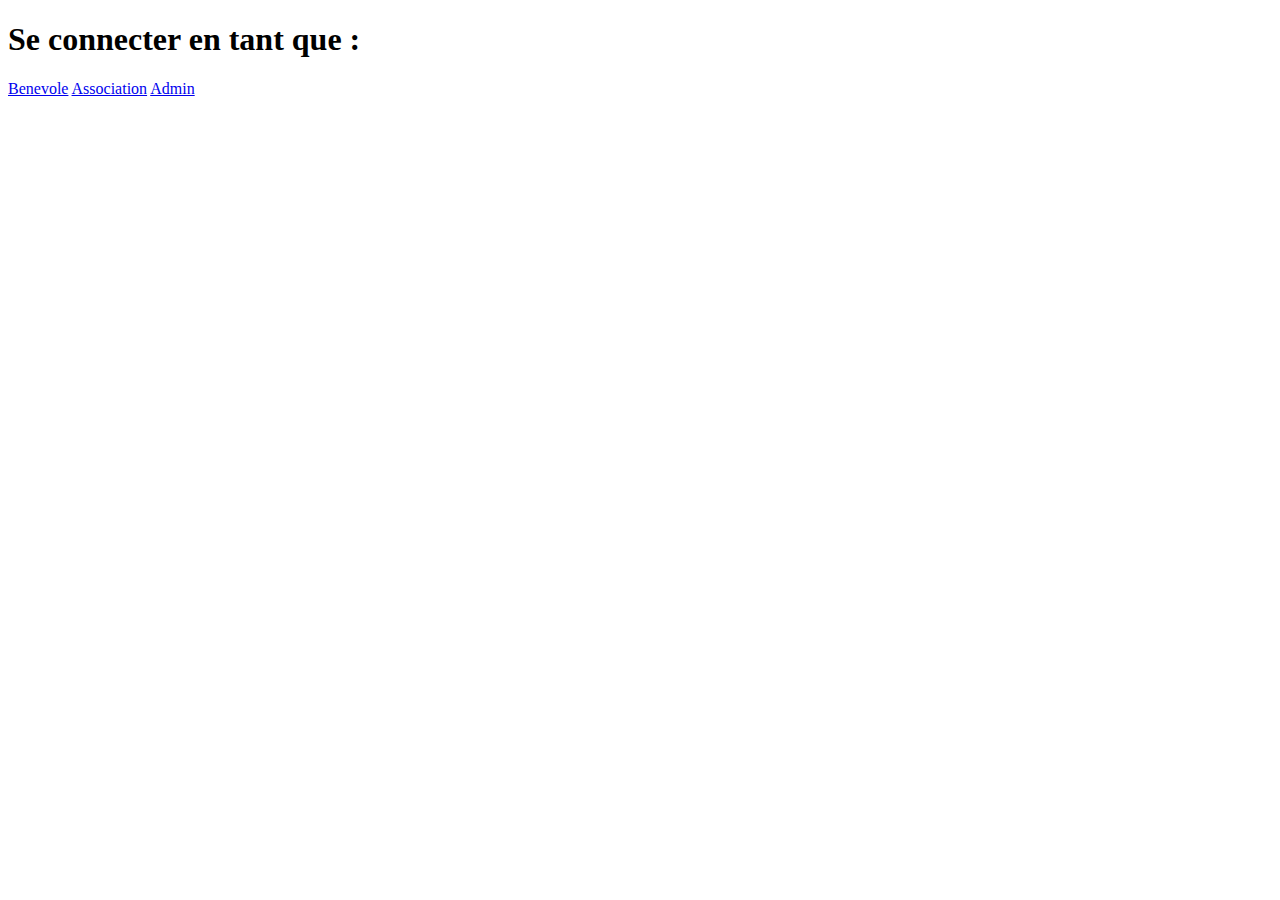
==== index.html @ 6ef83965 "modification du back pour accommoder la nouvelle BDD" ====
<!DOCTYPE html>
<html lang="en">
<head>
    <meta charset="UTF-8">
    <meta name="viewport" content="width=device-width, initial-scale=1.0">
    <title>Connexion</title>
    <link rel="stylesheet" href="style/index.css">
</head>
<body>
    <h1>Se connecter en tant que :</h1>
    <div class="container">
        <a href="Form_benevole.html" class="btn">Benevole</a>
        <a href="Form_association.html" class="btn">Association</a>
        <a href="Form_admin.html" class="btn">Admin</a>
    </div>
</body>
</html>
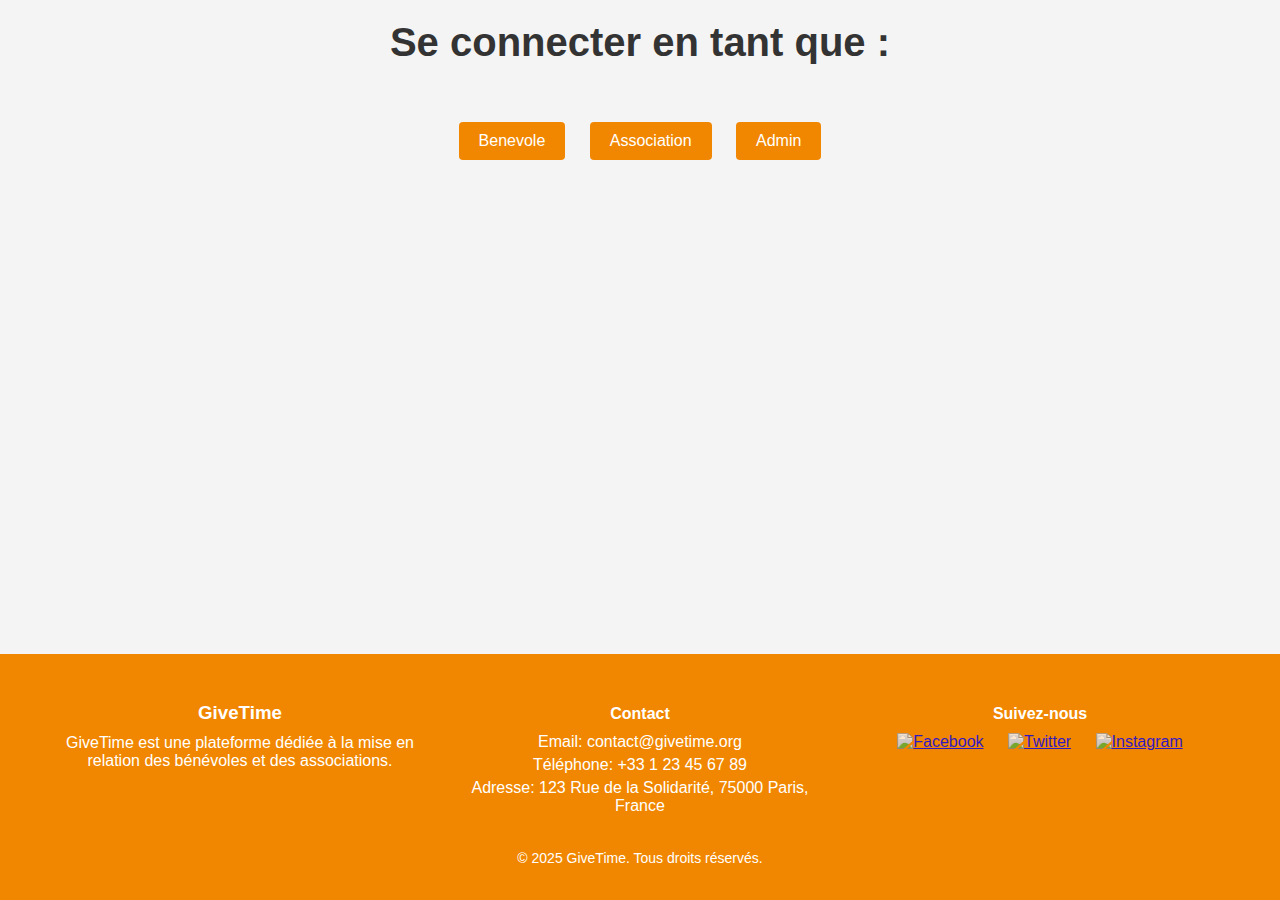
==== commit 536b1ea3: "Ajout des nouveaux fichier dû à la resctructuration du projet avec les corrections de bug" ====
--- a/index.html
+++ b/index.html
@@ -4,14 +4,41 @@
     <meta charset="UTF-8">
     <meta name="viewport" content="width=device-width, initial-scale=1.0">
     <title>Connexion</title>
-    <link rel="stylesheet" href="style/index.css">
+    <link rel="stylesheet" href="css/style.css">
 </head>
 <body>
     <h1>Se connecter en tant que :</h1>
     <div class="container">
-        <a href="Form_benevole.html" class="btn">Benevole</a>
-        <a href="Form_association.html" class="btn">Association</a>
-        <a href="Form_admin.html" class="btn">Admin</a>
+        <a href="Connexion/Form_benevole.html" class="btn">Benevole</a>
+        <a href="Connexion/Form_association.html" class="btn">Association</a>
+        <a href="Connexion/Form_admin.html" class="btn">Admin</a>
     </div>
+    
+    <footer class="footer">
+        <div class="footer-container">
+            <div class="footer-left">
+                <h3>GiveTime</h3>
+                <p>GiveTime est une plateforme dédiée à la mise en relation des bénévoles et des associations.</p>
+            </div>
+            <div class="footer-center">
+                <h4>Contact</h4>
+                <p>Email: contact@givetime.org</p>
+                <p>Téléphone: +33 1 23 45 67 89</p>
+                <p>Adresse: 123 Rue de la Solidarité, 75000 Paris, France</p>
+            </div>
+            <div class="footer-right">
+                <h4>Suivez-nous</h4>
+                <div class="social-links">
+                    <a href="#"><img src="https://upload.wikimedia.org/wikipedia/commons/thumb/b/b9/2023_Facebook_icon.svg/768px-2023_Facebook_icon.svg.png" alt="Facebook"></a>
+                    <a href="#"><img src="https://img.freepik.com/vecteurs-libre/nouvelle-conception-icone-x-du-logo-twitter-2023_1017-45418.jpg" alt="Twitter"></a>
+                    <a href="#"><img src="https://upload.wikimedia.org/wikipedia/commons/thumb/a/a5/Instagram_icon.png/768px-Instagram_icon.png" alt="Instagram"></a>
+                </div>
+            </div>
+        </div>
+        <div class="footer-bottom">
+            <p>&copy; 2025 GiveTime. Tous droits réservés.</p>
+        </div>
+    </footer>
+    
 </body>
 </html>
--- a/css/style.css
+++ b/css/style.css
@@ -0,0 +1,116 @@
+html, body { 
+    font-family: Arial, sans-serif; 
+    background-color: #f4f4f4;
+    margin: 0;
+    padding: 0;
+    height: 100%;
+}
+
+body {
+    display: flex;
+    flex-direction: column;
+}
+
+h1 {
+    font-size: 2.5em;
+    color: #333;
+    text-align: center;
+    margin-top: 20px;
+}
+
+.container {
+    text-align: center;
+    margin-top: 20px;
+    flex: 1;
+}
+
+.btn {
+    display: inline-block;
+    padding: 10px 20px;
+    background: #f18700; /* Couleur primaire */
+    color: white;
+    text-decoration: none;
+    border-radius: 4px;
+    transition: background 0.3s ease, transform 0.3s ease;
+    margin: 10px;
+}
+
+.btn:hover {
+    background: #79c6c0; /* Couleur tertiaire */
+    transform: scale(1.05);
+}
+
+.nonlu {
+    color: red;
+}
+
+.lu {
+    color: green;
+}
+
+.cube {
+    width: 45%;
+    padding: 10px;
+    margin: 10px;
+    background-color: rgb(238, 231, 231);
+    float: left;
+}
+
+.ZoneMessage {
+    background-color: rgb(223, 205, 205);
+    margin: auto;
+    width: 80%;
+    padding: 10px;
+}
+
+.footer {
+    background-color: #f18700;
+    color: white;
+    padding: 20px 0;
+    text-align: center;
+    margin-top: auto;
+}
+
+.footer-container {
+    display: flex;
+    justify-content: space-around;
+    align-items: flex-start;
+    flex-wrap: wrap;
+    max-width: 1200px;
+    margin: 0 auto;
+    padding: 0 20px;
+}
+
+.footer-left, .footer-center, .footer-right {
+    flex: 1;
+    margin: 10px;
+}
+
+.footer-left h3, .footer-center h4, .footer-right h4 {
+    margin-bottom: 10px;
+}
+
+.footer-left p, .footer-center p, .footer-right p {
+    margin: 5px 0;
+}
+
+.social-links a {
+    margin: 0 10px;
+    display: inline-block;
+}
+
+.social-links img {
+    width: 24px;
+    height: 24px;
+    opacity: 0.8;
+    transition: opacity 0.3s ease;
+}
+
+.social-links img:hover {
+    opacity: 1;
+}
+
+.footer-bottom {
+    margin-top: 20px;
+    font-size: 14px;
+}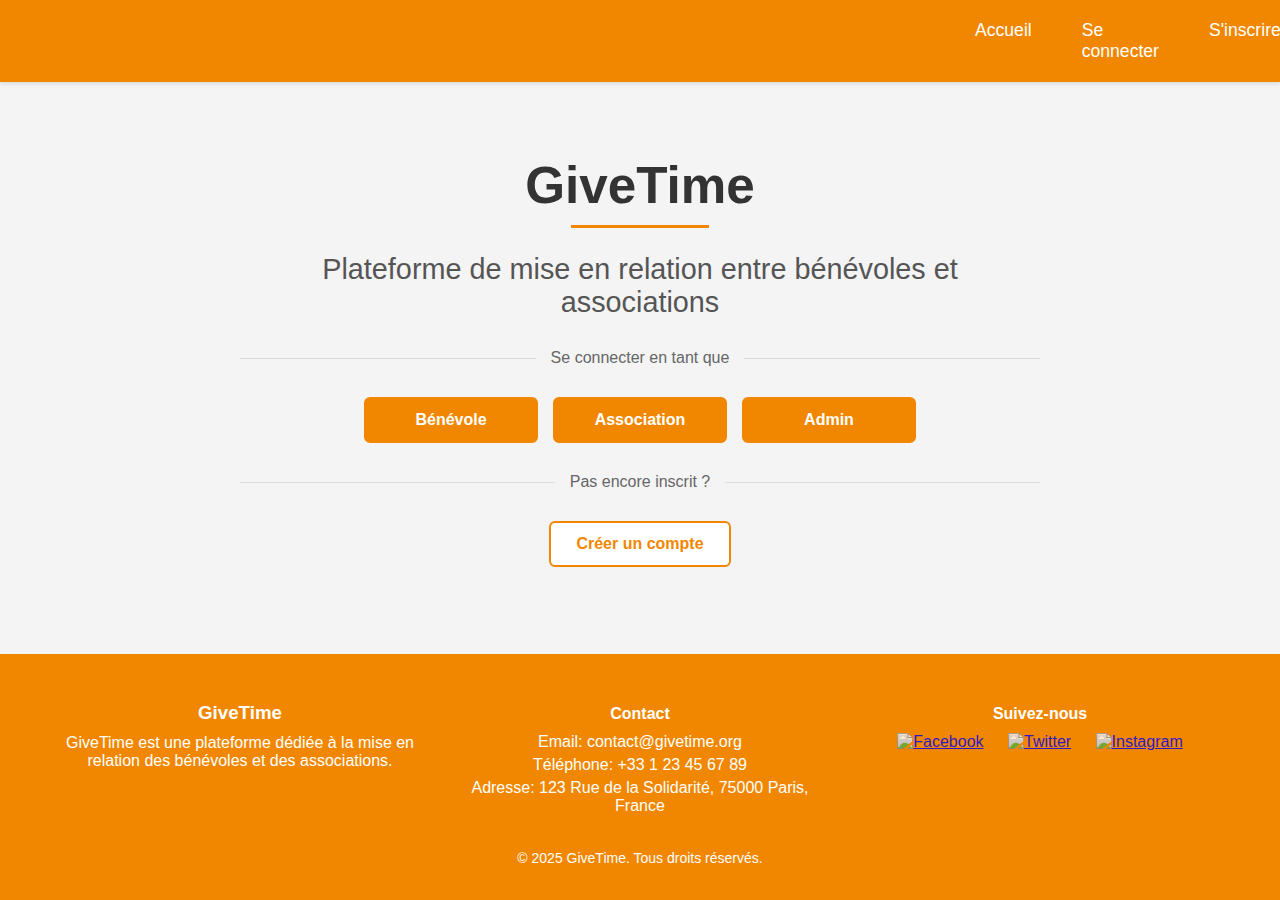
==== commit 0dfc782a: "Modification et fusion du projet en partie" ====
--- a/index.html
+++ b/index.html
@@ -3,17 +3,37 @@
 <head>
     <meta charset="UTF-8">
     <meta name="viewport" content="width=device-width, initial-scale=1.0">
-    <title>Connexion</title>
+    <title>GiveTime - Connexion</title>
     <link rel="stylesheet" href="css/style.css">
 </head>
 <body>
-    <h1>Se connecter en tant que :</h1>
-    <div class="container">
-        <a href="Connexion/Form_benevole.html" class="btn">Benevole</a>
-        <a href="Connexion/Form_association.html" class="btn">Association</a>
-        <a href="Connexion/Form_admin.html" class="btn">Admin</a>
+    <header>
+        <nav>
+            <a href="index.php">Accueil</a>
+            <a href="index.html">Se connecter</a>
+            <a href="Inscription/Inscription.html">S'inscrire</a>
+        </nav>
+    </header>
+
+    <div class="hero-section">
+        <h1>GiveTime</h1>
+        <h2>Plateforme de mise en relation entre bénévoles et associations</h2>
+        
+        <div class="separator">Se connecter en tant que</div>
+        
+        <div class="button-container">
+            <a href="Connexion/Form_benevole.html" class="btn-main">Bénévole</a>
+            <a href="Connexion/Form_association.html" class="btn-main">Association</a>
+            <a href="Connexion/Form_admin.html" class="btn-main">Admin</a>
+        </div>
+        
+        <div class="separator">Pas encore inscrit ?</div>
+        
+        <div class="button-container">
+            <a href="Inscription/Inscription.html" class="btn-secondary">Créer un compte</a>
+        </div>
     </div>
-    
+
     <footer class="footer">
         <div class="footer-container">
             <div class="footer-left">
@@ -41,4 +61,4 @@
     </footer>
     
 </body>
-</html>
+</html>--- a/css/style.css
+++ b/css/style.css
@@ -4,24 +4,87 @@
     margin: 0;
     padding: 0;
     height: 100%;
-}
-
-body {
     display: flex;
     flex-direction: column;
 }
 
+header {
+    background-color: #f18700; /* Couleur primaire */
+    padding: 10px 0;
+    box-shadow: 0 2px 4px rgba(0, 0, 0, 0.1);
+}
+
+header nav {
+    display: flex;
+    gap: 20px;
+    margin-left: 75%;
+}
+
+header nav a {
+    color: white; /* Texte en blanc pour contraster avec l'arrière-plan */
+    text-decoration: none;
+    font-size: 1.1em;
+    padding: 10px 15px;
+    transition: background 0.3s ease, transform 0.3s ease;
+    border-radius: 4px;
+}
+
+header nav a:hover {
+    background-color: #79c6c0; /* Couleur tertiaire */
+    transform: scale(1.05);
+}
+
+.hero-section {
+    text-align: center;
+    padding: 40px 20px;
+    max-width: 800px;
+    margin: 0 auto;
+}
+
 h1 {
-    font-size: 2.5em;
+    font-size: 3.2em;
     color: #333;
-    text-align: center;
-    margin-top: 20px;
+    margin-bottom: 10px;
+    position: relative;
+    display: inline-block;
+}
+
+h1::after {
+    content: '';
+    display: block;
+    width: 60%;
+    height: 3px;
+    background-color: #f18700;
+    margin: 10px auto 0;
+}
+
+h2 {
+    font-size: 1.8em;
+    color: #555;
+    margin: 15px 0;
+    font-weight: normal;
 }
 
 .container {
     text-align: center;
     margin-top: 20px;
     flex: 1;
+}
+
+.container .btn {
+    display: inline-block;
+    padding: 10px 20px;
+    background: #f18700; /* Couleur primaire */
+    color: white;
+    text-decoration: none;
+    border-radius: 4px;
+    transition: background 0.3s ease, transform 0.3s ease;
+    margin: 5px;
+}
+
+.container .btn:hover,#btn4:hover {
+    background: #79c6c0; /* Couleur tertiaire */
+    transform: scale(1.05);
 }
 
 .btn {
@@ -38,6 +101,16 @@
 .btn:hover {
     background: #79c6c0; /* Couleur tertiaire */
     transform: scale(1.05);
+}
+
+#btn4{
+    display: inline-block;
+    background: #f18700; /* Couleur primaire */
+    color: white;
+    text-decoration: none;
+    border-radius: 4px;
+    transition: background 0.3s ease, transform 0.3s ease;
+
 }
 
 .nonlu {
@@ -113,4 +186,77 @@
 .footer-bottom {
     margin-top: 20px;
     font-size: 14px;
+}
+
+.button-container {
+    display: flex;
+    flex-wrap: wrap;
+    justify-content: center;
+    gap: 15px;
+    margin: 30px auto;
+    max-width: 600px;
+}
+
+.btn-main {
+    display: inline-block;
+    padding: 12px 25px;
+    background: #f18700;
+    color: white;
+    text-decoration: none;
+    border-radius: 6px;
+    transition: all 0.3s ease;
+    margin: 0;
+    min-width: 120px;
+    font-weight: bold;
+    border: 2px solid #f18700;
+}
+
+.btn-main:hover {
+    background: #79c6c0;
+    transform: translateY(-3px);
+    box-shadow: 0 4px 8px rgba(0,0,0,0.1);
+    border-color: #79c6c0;
+}
+
+.btn-secondary {
+    display: inline-block;
+    padding: 12px 25px;
+    background: white;
+    color: #f18700;
+    text-decoration: none;
+    border-radius: 6px;
+    transition: all 0.3s ease;
+    margin: 0;
+    min-width: 120px;
+    font-weight: bold;
+    border: 2px solid #f18700;
+}
+
+.btn-secondary:hover {
+    background: #f18700;
+    color: white;
+    transform: translateY(-3px);
+    box-shadow: 0 4px 8px rgba(0,0,0,0.1);
+}
+
+.separator {
+    display: flex;
+    align-items: center;
+    text-align: center;
+    margin: 30px 0;
+    color: #666;
+}
+
+.separator::before, .separator::after {
+    content: '';
+    flex: 1;
+    border-bottom: 1px solid #ddd;
+}
+
+.separator::before {
+    margin-right: 15px;
+}
+
+.separator::after {
+    margin-left: 15px;
 }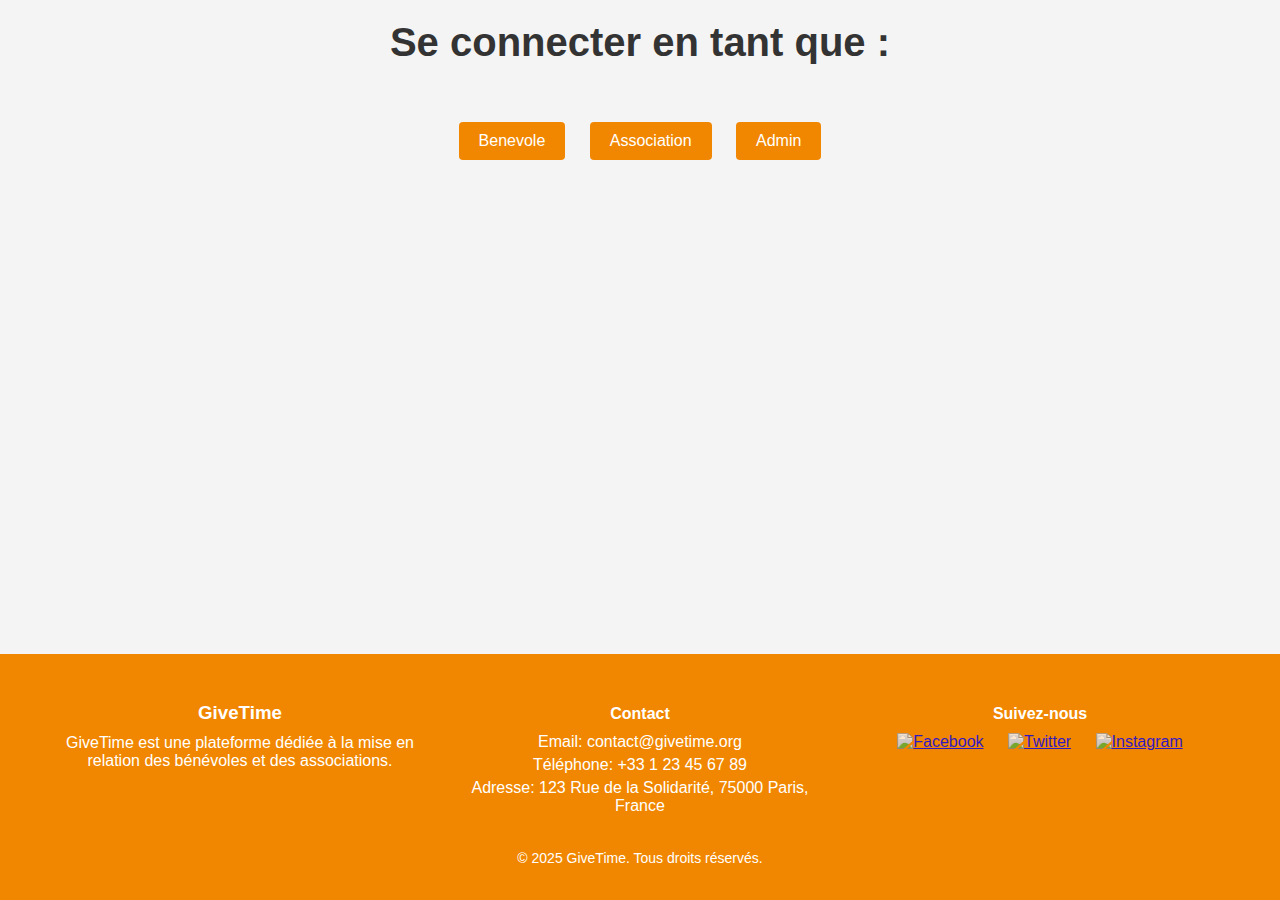
==== commit ac04281e: "tentative de merge" ====
--- a/index.html
+++ b/index.html
@@ -3,37 +3,17 @@
 <head>
     <meta charset="UTF-8">
     <meta name="viewport" content="width=device-width, initial-scale=1.0">
-    <title>GiveTime - Connexion</title>
+    <title>Connexion</title>
     <link rel="stylesheet" href="css/style.css">
 </head>
 <body>
-    <header>
-        <nav>
-            <a href="index.php">Accueil</a>
-            <a href="index.html">Se connecter</a>
-            <a href="Inscription/Inscription.html">S'inscrire</a>
-        </nav>
-    </header>
-
-    <div class="hero-section">
-        <h1>GiveTime</h1>
-        <h2>Plateforme de mise en relation entre bénévoles et associations</h2>
-        
-        <div class="separator">Se connecter en tant que</div>
-        
-        <div class="button-container">
-            <a href="Connexion/Form_benevole.html" class="btn-main">Bénévole</a>
-            <a href="Connexion/Form_association.html" class="btn-main">Association</a>
-            <a href="Connexion/Form_admin.html" class="btn-main">Admin</a>
-        </div>
-        
-        <div class="separator">Pas encore inscrit ?</div>
-        
-        <div class="button-container">
-            <a href="Inscription/Inscription.html" class="btn-secondary">Créer un compte</a>
-        </div>
+    <h1>Se connecter en tant que :</h1>
+    <div class="container">
+        <a href="index/index.php" class="btn">Benevole</a>
+        <a href="index/indexAssociation.php" class="btn">Association</a>
+        <a href="index/indexadmin.php" class="btn">Admin</a>
     </div>
-
+    
     <footer class="footer">
         <div class="footer-container">
             <div class="footer-left">
@@ -61,4 +41,4 @@
     </footer>
     
 </body>
-</html>+</html>
--- a/css/style.css
+++ b/css/style.css
@@ -4,87 +4,24 @@
     margin: 0;
     padding: 0;
     height: 100%;
+}
+
+body {
     display: flex;
     flex-direction: column;
 }
 
-header {
-    background-color: #f18700; /* Couleur primaire */
-    padding: 10px 0;
-    box-shadow: 0 2px 4px rgba(0, 0, 0, 0.1);
-}
-
-header nav {
-    display: flex;
-    gap: 20px;
-    margin-left: 75%;
-}
-
-header nav a {
-    color: white; /* Texte en blanc pour contraster avec l'arrière-plan */
-    text-decoration: none;
-    font-size: 1.1em;
-    padding: 10px 15px;
-    transition: background 0.3s ease, transform 0.3s ease;
-    border-radius: 4px;
-}
-
-header nav a:hover {
-    background-color: #79c6c0; /* Couleur tertiaire */
-    transform: scale(1.05);
-}
-
-.hero-section {
+h1 {
+    font-size: 2.5em;
+    color: #333;
     text-align: center;
-    padding: 40px 20px;
-    max-width: 800px;
-    margin: 0 auto;
-}
-
-h1 {
-    font-size: 3.2em;
-    color: #333;
-    margin-bottom: 10px;
-    position: relative;
-    display: inline-block;
-}
-
-h1::after {
-    content: '';
-    display: block;
-    width: 60%;
-    height: 3px;
-    background-color: #f18700;
-    margin: 10px auto 0;
-}
-
-h2 {
-    font-size: 1.8em;
-    color: #555;
-    margin: 15px 0;
-    font-weight: normal;
+    margin-top: 20px;
 }
 
 .container {
     text-align: center;
     margin-top: 20px;
     flex: 1;
-}
-
-.container .btn {
-    display: inline-block;
-    padding: 10px 20px;
-    background: #f18700; /* Couleur primaire */
-    color: white;
-    text-decoration: none;
-    border-radius: 4px;
-    transition: background 0.3s ease, transform 0.3s ease;
-    margin: 5px;
-}
-
-.container .btn:hover,#btn4:hover {
-    background: #79c6c0; /* Couleur tertiaire */
-    transform: scale(1.05);
 }
 
 .btn {
@@ -101,16 +38,6 @@
 .btn:hover {
     background: #79c6c0; /* Couleur tertiaire */
     transform: scale(1.05);
-}
-
-#btn4{
-    display: inline-block;
-    background: #f18700; /* Couleur primaire */
-    color: white;
-    text-decoration: none;
-    border-radius: 4px;
-    transition: background 0.3s ease, transform 0.3s ease;
-
 }
 
 .nonlu {
@@ -186,77 +113,4 @@
 .footer-bottom {
     margin-top: 20px;
     font-size: 14px;
-}
-
-.button-container {
-    display: flex;
-    flex-wrap: wrap;
-    justify-content: center;
-    gap: 15px;
-    margin: 30px auto;
-    max-width: 600px;
-}
-
-.btn-main {
-    display: inline-block;
-    padding: 12px 25px;
-    background: #f18700;
-    color: white;
-    text-decoration: none;
-    border-radius: 6px;
-    transition: all 0.3s ease;
-    margin: 0;
-    min-width: 120px;
-    font-weight: bold;
-    border: 2px solid #f18700;
-}
-
-.btn-main:hover {
-    background: #79c6c0;
-    transform: translateY(-3px);
-    box-shadow: 0 4px 8px rgba(0,0,0,0.1);
-    border-color: #79c6c0;
-}
-
-.btn-secondary {
-    display: inline-block;
-    padding: 12px 25px;
-    background: white;
-    color: #f18700;
-    text-decoration: none;
-    border-radius: 6px;
-    transition: all 0.3s ease;
-    margin: 0;
-    min-width: 120px;
-    font-weight: bold;
-    border: 2px solid #f18700;
-}
-
-.btn-secondary:hover {
-    background: #f18700;
-    color: white;
-    transform: translateY(-3px);
-    box-shadow: 0 4px 8px rgba(0,0,0,0.1);
-}
-
-.separator {
-    display: flex;
-    align-items: center;
-    text-align: center;
-    margin: 30px 0;
-    color: #666;
-}
-
-.separator::before, .separator::after {
-    content: '';
-    flex: 1;
-    border-bottom: 1px solid #ddd;
-}
-
-.separator::before {
-    margin-right: 15px;
-}
-
-.separator::after {
-    margin-left: 15px;
 }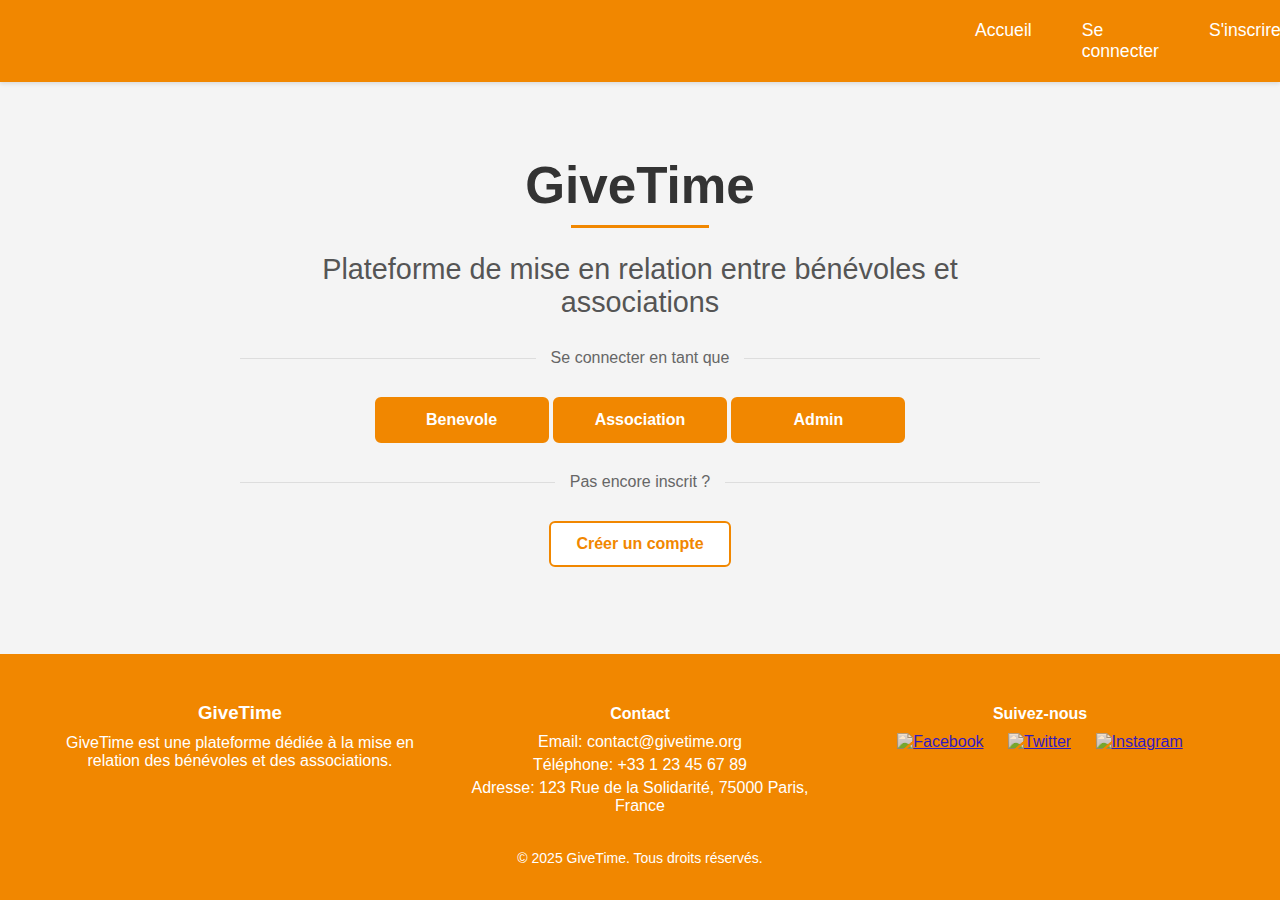
==== commit d90c6566: "Correction css" ====
--- a/index.html
+++ b/index.html
@@ -3,17 +3,35 @@
 <head>
     <meta charset="UTF-8">
     <meta name="viewport" content="width=device-width, initial-scale=1.0">
-    <title>Connexion</title>
+    <title>GiveTime - Connexion</title>
     <link rel="stylesheet" href="css/style.css">
 </head>
 <body>
-    <h1>Se connecter en tant que :</h1>
+    <header>
+        <nav>
+            <a href="index.html">Accueil</a>
+            <a href="index.html">Se connecter</a>
+            <a href="Inscription/Inscription.html">S'inscrire</a>
+        </nav>
+    </header>
+<div class="hero-section">
+    <h1>GiveTime</h1>
+    <h2>Plateforme de mise en relation entre bénévoles et associations</h2>
+    
+    <div class="separator">Se connecter en tant que</div>
+        
     <div class="container">
-        <a href="index/index.php" class="btn">Benevole</a>
-        <a href="index/indexAssociation.php" class="btn">Association</a>
-        <a href="index/indexadmin.php" class="btn">Admin</a>
+        <a href="index/index.php" class="btn-main">Benevole</a>
+        <a href="index/indexAssociation.php" class="btn-main">Association</a>
+        <a href="index/indexadmin.php" class="btn-main">Admin</a>
     </div>
-    
+            
+    <div class="separator">Pas encore inscrit ?</div>
+        
+    <div class="button-container">
+        <a href="Inscription/Inscription.html" class="btn-secondary">Créer un compte</a>
+    </div>
+</div>
     <footer class="footer">
         <div class="footer-container">
             <div class="footer-left">
--- a/css/style.css
+++ b/css/style.css
@@ -4,24 +4,87 @@
     margin: 0;
     padding: 0;
     height: 100%;
-}
-
-body {
     display: flex;
     flex-direction: column;
 }
 
+header {
+    background-color: #f18700; /* Couleur primaire */
+    padding: 10px 0;
+    box-shadow: 0 2px 4px rgba(0, 0, 0, 0.1);
+}
+
+header nav {
+    display: flex;
+    gap: 20px;
+    margin-left: 75%;
+}
+
+header nav a {
+    color: white; /* Texte en blanc pour contraster avec l'arrière-plan */
+    text-decoration: none;
+    font-size: 1.1em;
+    padding: 10px 15px;
+    transition: background 0.3s ease, transform 0.3s ease;
+    border-radius: 4px;
+}
+
+header nav a:hover {
+    background-color: #79c6c0; /* Couleur tertiaire */
+    transform: scale(1.05);
+}
+
+.hero-section {
+    text-align: center;
+    padding: 40px 20px;
+    max-width: 800px;
+    margin: 0 auto;
+}
+
 h1 {
-    font-size: 2.5em;
+    font-size: 3.2em;
     color: #333;
-    text-align: center;
-    margin-top: 20px;
+    margin-bottom: 10px;
+    position: relative;
+    display: inline-block;
+}
+
+h1::after {
+    content: '';
+    display: block;
+    width: 60%;
+    height: 3px;
+    background-color: #f18700;
+    margin: 10px auto 0;
+}
+
+h2 {
+    font-size: 1.8em;
+    color: #555;
+    margin: 15px 0;
+    font-weight: normal;
 }
 
 .container {
     text-align: center;
     margin-top: 20px;
     flex: 1;
+}
+
+.container .btn {
+    display: inline-block;
+    padding: 10px 20px;
+    background: #f18700; /* Couleur primaire */
+    color: white;
+    text-decoration: none;
+    border-radius: 4px;
+    transition: background 0.3s ease, transform 0.3s ease;
+    margin: 5px;
+}
+
+.container .btn:hover,#btn4:hover {
+    background: #79c6c0; /* Couleur tertiaire */
+    transform: scale(1.05);
 }
 
 .btn {
@@ -38,6 +101,16 @@
 .btn:hover {
     background: #79c6c0; /* Couleur tertiaire */
     transform: scale(1.05);
+}
+
+#btn4{
+    display: inline-block;
+    background: #f18700; /* Couleur primaire */
+    color: white;
+    text-decoration: none;
+    border-radius: 4px;
+    transition: background 0.3s ease, transform 0.3s ease;
+
 }
 
 .nonlu {
@@ -113,4 +186,77 @@
 .footer-bottom {
     margin-top: 20px;
     font-size: 14px;
+}
+
+.button-container {
+    display: flex;
+    flex-wrap: wrap;
+    justify-content: center;
+    gap: 15px;
+    margin: 30px auto;
+    max-width: 600px;
+}
+
+.btn-main {
+    display: inline-block;
+    padding: 12px 25px;
+    background: #f18700;
+    color: white;
+    text-decoration: none;
+    border-radius: 6px;
+    transition: all 0.3s ease;
+    margin: 0;
+    min-width: 120px;
+    font-weight: bold;
+    border: 2px solid #f18700;
+}
+
+.btn-main:hover {
+    background: #79c6c0;
+    transform: translateY(-3px);
+    box-shadow: 0 4px 8px rgba(0,0,0,0.1);
+    border-color: #79c6c0;
+}
+
+.btn-secondary {
+    display: inline-block;
+    padding: 12px 25px;
+    background: white;
+    color: #f18700;
+    text-decoration: none;
+    border-radius: 6px;
+    transition: all 0.3s ease;
+    margin: 0;
+    min-width: 120px;
+    font-weight: bold;
+    border: 2px solid #f18700;
+}
+
+.btn-secondary:hover {
+    background: #f18700;
+    color: white;
+    transform: translateY(-3px);
+    box-shadow: 0 4px 8px rgba(0,0,0,0.1);
+}
+
+.separator {
+    display: flex;
+    align-items: center;
+    text-align: center;
+    margin: 30px 0;
+    color: #666;
+}
+
+.separator::before, .separator::after {
+    content: '';
+    flex: 1;
+    border-bottom: 1px solid #ddd;
+}
+
+.separator::before {
+    margin-right: 15px;
+}
+
+.separator::after {
+    margin-left: 15px;
 }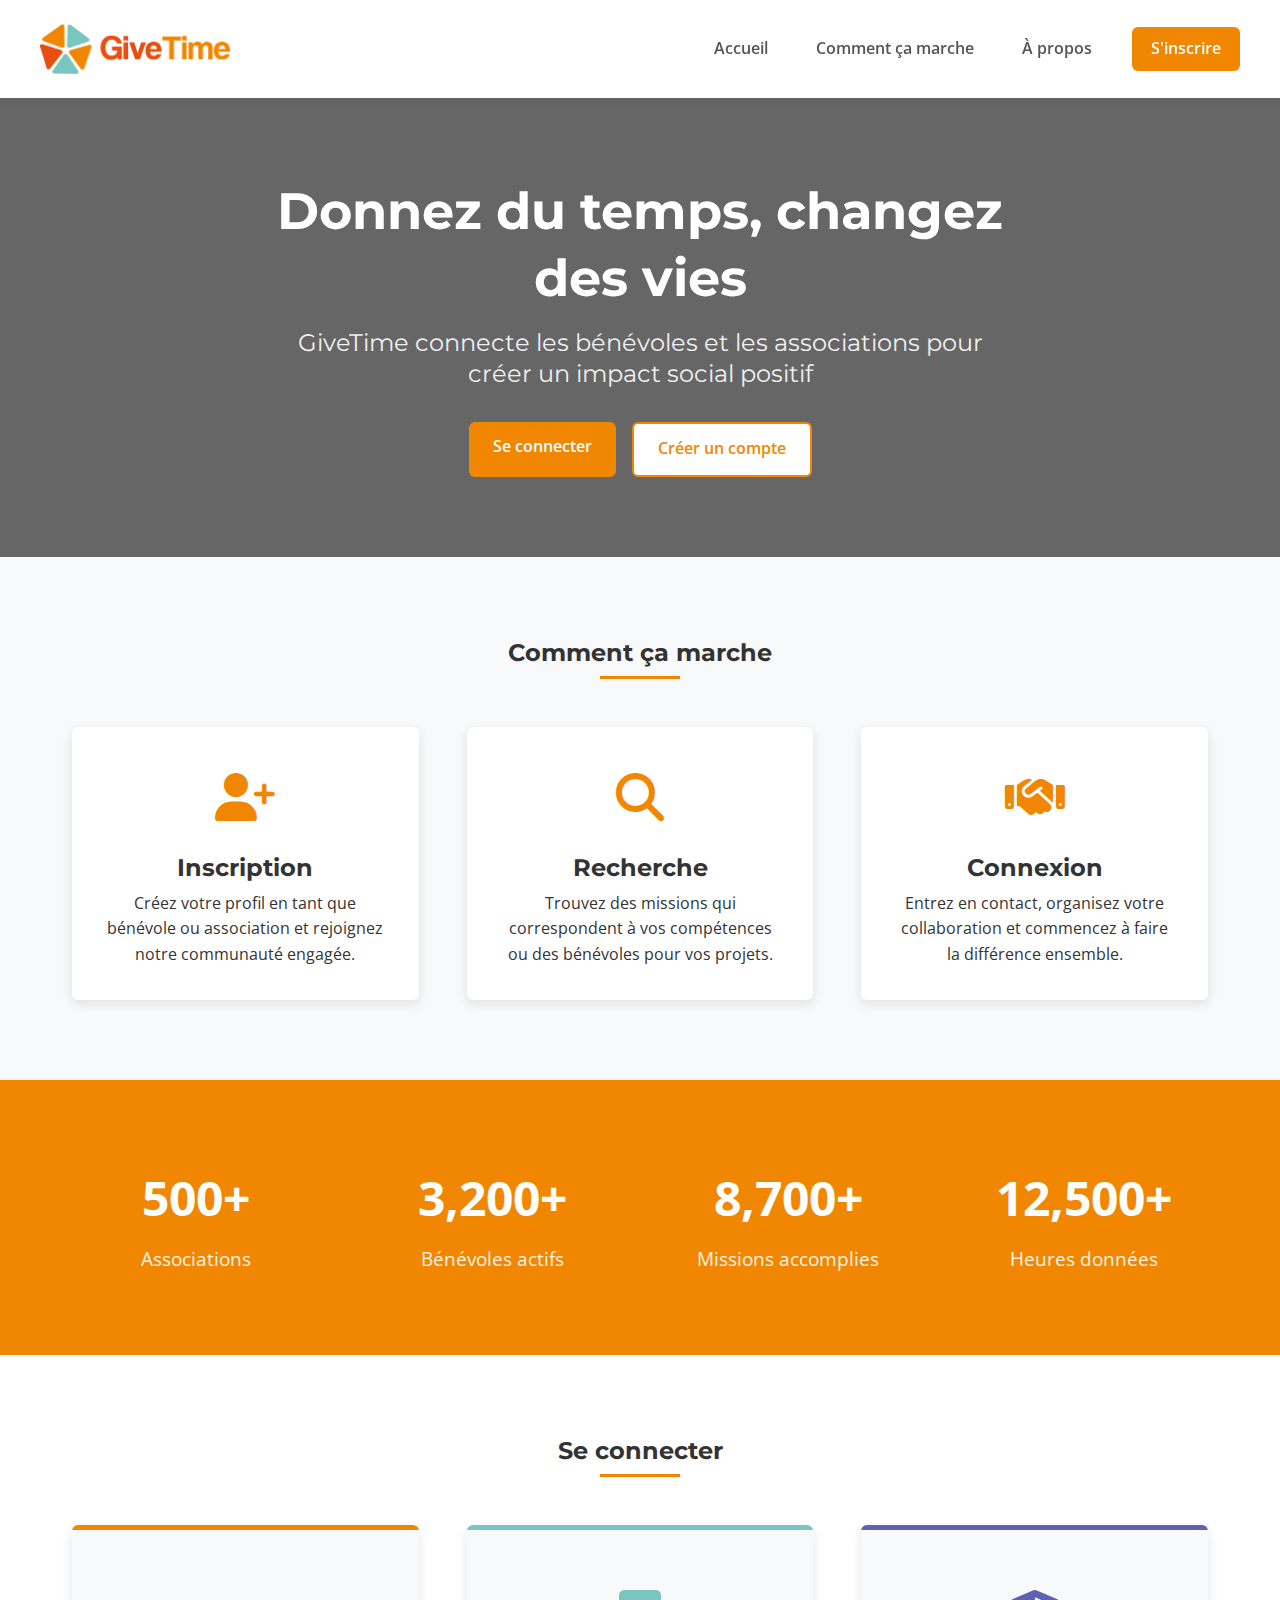
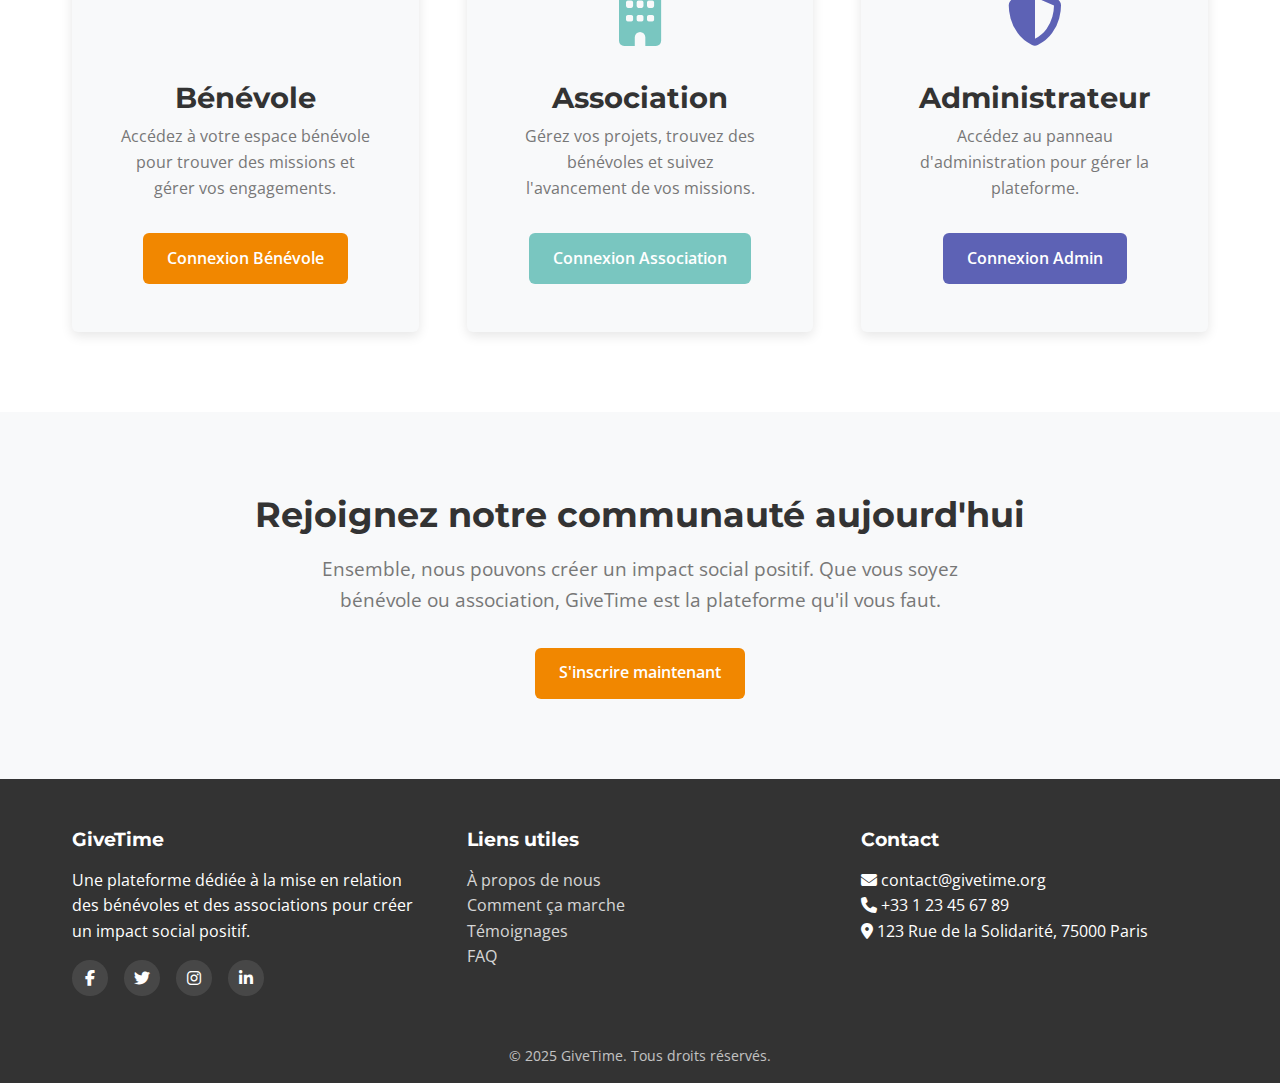
==== commit bbe586ad: "Rendu final -- Refonte global du site, nouveau css, ajout fonctionnalité, correction bug mineur." ====
--- a/index.html
+++ b/index.html
@@ -1,62 +1,170 @@
 <!DOCTYPE html>
-<html lang="en">
+<html lang="fr">
 <head>
     <meta charset="UTF-8">
     <meta name="viewport" content="width=device-width, initial-scale=1.0">
-    <title>GiveTime - Connexion</title>
+    <title>GiveTime - Plateforme de bénévolat</title>
+    <link rel="shortcut icon" href="images/logo-fav/favicon.png" type="image/x-icon">
     <link rel="stylesheet" href="css/style.css">
+    <link rel="stylesheet" href="https://cdnjs.cloudflare.com/ajax/libs/font-awesome/6.5.1/css/all.min.css">
+    <link href="https://fonts.googleapis.com/css2?family=Montserrat:wght@400;600;700&family=Open+Sans:wght@400;600&display=swap" rel="stylesheet">
 </head>
 <body>
+    <!-- Header -->
     <header>
-        <nav>
-            <a href="index.html">Accueil</a>
-            <a href="index.html">Se connecter</a>
-            <a href="Inscription/Inscription.html">S'inscrire</a>
-        </nav>
+        <div class="container header-container">
+            <a href="index.html" class="logo">
+                <img src="images/logo-fav/Logo.png" alt="GiveTime Logo">
+            </a>
+            <nav class="nav-menu">
+                <a href="index.html" class="nav-link">Accueil</a>
+                <a href="#how-it-works" class="nav-link">Comment ça marche</a>
+                <a href="Page-supp/about.html" class="nav-link">À propos</a>
+                <a href="Inscription/Inscription.html" class="nav-button">S'inscrire</a>
+            </nav>
+        </div>
     </header>
-<div class="hero-section">
-    <h1>GiveTime</h1>
-    <h2>Plateforme de mise en relation entre bénévoles et associations</h2>
-    
-    <div class="separator">Se connecter en tant que</div>
-        
-    <div class="container">
-        <a href="index/index.php" class="btn-main">Benevole</a>
-        <a href="index/indexAssociation.php" class="btn-main">Association</a>
-        <a href="index/indexadmin.php" class="btn-main">Admin</a>
-    </div>
-            
-    <div class="separator">Pas encore inscrit ?</div>
-        
-    <div class="button-container">
-        <a href="Inscription/Inscription.html" class="btn-secondary">Créer un compte</a>
-    </div>
-</div>
-    <footer class="footer">
-        <div class="footer-container">
-            <div class="footer-left">
-                <h3>GiveTime</h3>
-                <p>GiveTime est une plateforme dédiée à la mise en relation des bénévoles et des associations.</p>
+
+    <!-- Hero Section -->
+    <section class="hero">
+        <div class="container hero-content">
+            <h1 class="hero-title">Donnez du temps, changez des vies</h1>
+            <h2 class="hero-subtitle">GiveTime connecte les bénévoles et les associations pour créer un impact social positif</h2>
+            <div class="hero-buttons">
+                <a href="#login-options" class="btn btn-primary">Se connecter</a>
+                <a href="Inscription/Inscription.html" class="btn btn-secondary">Créer un compte</a>
             </div>
-            <div class="footer-center">
-                <h4>Contact</h4>
-                <p>Email: contact@givetime.org</p>
-                <p>Téléphone: +33 1 23 45 67 89</p>
-                <p>Adresse: 123 Rue de la Solidarité, 75000 Paris, France</p>
-            </div>
-            <div class="footer-right">
-                <h4>Suivez-nous</h4>
-                <div class="social-links">
-                    <a href="#"><img src="https://upload.wikimedia.org/wikipedia/commons/thumb/b/b9/2023_Facebook_icon.svg/768px-2023_Facebook_icon.svg.png" alt="Facebook"></a>
-                    <a href="#"><img src="https://img.freepik.com/vecteurs-libre/nouvelle-conception-icone-x-du-logo-twitter-2023_1017-45418.jpg" alt="Twitter"></a>
-                    <a href="#"><img src="https://upload.wikimedia.org/wikipedia/commons/thumb/a/a5/Instagram_icon.png/768px-Instagram_icon.png" alt="Instagram"></a>
+        </div>
+    </section>
+
+    <!-- How it works Section -->
+    <section id="how-it-works" class="section how-it-works">
+        <div class="container">
+            <h2 class="section-title">Comment ça marche</h2>
+            <div class="steps">
+                <div class="step">
+                    <div class="step-icon">
+                        <i class="fas fa-user-plus"></i>
+                    </div>
+                    <h3 class="step-title">Inscription</h3>
+                    <p>Créez votre profil en tant que bénévole ou association et rejoignez notre communauté engagée.</p>
+                </div>
+                <div class="step">
+                    <div class="step-icon">
+                        <i class="fas fa-search"></i>
+                    </div>
+                    <h3 class="step-title">Recherche</h3>
+                    <p>Trouvez des missions qui correspondent à vos compétences ou des bénévoles pour vos projets.</p>
+                </div>
+                <div class="step">
+                    <div class="step-icon">
+                        <i class="fas fa-handshake"></i>
+                    </div>
+                    <h3 class="step-title">Connexion</h3>
+                    <p>Entrez en contact, organisez votre collaboration et commencez à faire la différence ensemble.</p>
                 </div>
             </div>
         </div>
-        <div class="footer-bottom">
+    </section>
+
+    <!-- Stats Section -->
+    <section class="section stats">
+        <div class="container">
+            <div class="stats-container">
+                <div class="stat-item">
+                    <div class="stat-number">500+</div>
+                    <div class="stat-label">Associations</div>
+                </div>
+                <div class="stat-item">
+                    <div class="stat-number">3,200+</div>
+                    <div class="stat-label">Bénévoles actifs</div>
+                </div>
+                <div class="stat-item">
+                    <div class="stat-number">8,700+</div>
+                    <div class="stat-label">Missions accomplies</div>
+                </div>
+                <div class="stat-item">
+                    <div class="stat-number">12,500+</div>
+                    <div class="stat-label">Heures données</div>
+                </div>
+            </div>
+        </div>
+    </section>
+
+    <!-- Login Options Section -->
+    <section id="login-options" class="section login-options">
+        <div class="container">
+            <h2 class="section-title">Se connecter</h2>
+            <div class="user-types">
+                <div class="user-card">
+                    <div class="user-icon">
+                        <i class="fas fa-user-heart"></i>
+                    </div>
+                    <h3 class="user-card-title">Bénévole</h3>
+                    <p class="user-card-description">Accédez à votre espace bénévole pour trouver des missions et gérer vos engagements.</p>
+                    <a href="index/index.php" class="btn btn-primary">Connexion Bénévole</a>
+                </div>
+                <div class="user-card association">
+                    <div class="user-icon">
+                        <i class="fas fa-building"></i>
+                    </div>
+                    <h3 class="user-card-title">Association</h3>
+                    <p class="user-card-description">Gérez vos projets, trouvez des bénévoles et suivez l'avancement de vos missions.</p>
+                    <a href="index/indexAssociation.php" class="btn btn-association">Connexion Association</a>
+                </div>
+                <div class="user-card admin">
+                    <div class="user-icon">
+                        <i class="fas fa-shield-alt"></i>
+                    </div>
+                    <h3 class="user-card-title">Administrateur</h3>
+                    <p class="user-card-description">Accédez au panneau d'administration pour gérer la plateforme.</p>
+                    <a href="index/indexadmin.php" class="btn btn-admin">Connexion Admin</a>
+                </div>
+            </div>
+        </div>
+    </section>
+
+    <!-- CTA Section -->
+    <section class="section cta">
+        <div class="container">
+            <h2 class="cta-title">Rejoignez notre communauté aujourd'hui</h2>
+            <p class="cta-subtitle">Ensemble, nous pouvons créer un impact social positif. Que vous soyez bénévole ou association, GiveTime est la plateforme qu'il vous faut.</p>
+            <a href="Inscription/Inscription.html" class="btn btn-primary">S'inscrire maintenant</a>
+        </div>
+    </section>
+
+    <!-- Footer -->
+    <footer class="footer">
+        <div class="container footer-container">
+            <div class="footer-column">
+                <h3 class="footer-title">GiveTime</h3>
+                <p>Une plateforme dédiée à la mise en relation des bénévoles et des associations pour créer un impact social positif.</p>
+                <div class="social-links">
+                    <a href="#" class="social-icon"><i class="fab fa-facebook-f"></i></a>
+                    <a href="#" class="social-icon"><i class="fab fa-twitter"></i></a>
+                    <a href="#" class="social-icon"><i class="fab fa-instagram"></i></a>
+                    <a href="#" class="social-icon"><i class="fab fa-linkedin-in"></i></a>
+                </div>
+            </div>
+            <div class="footer-column">
+                <h3 class="footer-title">Liens utiles</h3>
+                <ul class="footer-links">
+                    <li><a href="Page-supp/about.html" class="footer-link">À propos de nous</a></li>
+                    <li><a href="#" class="footer-link">Comment ça marche</a></li>
+                    <li><a href="Page-supp/FAQ.html" class="footer-link">Témoignages</a></li>
+                    <li><a href="Page-supp/FAQ.html" class="footer-link">FAQ</a></li>
+                </ul>
+            </div>
+            <div class="footer-column">
+                <h3 class="footer-title">Contact</h3>
+                <p><i class="fas fa-envelope"></i> contact@givetime.org</p>
+                <p><i class="fas fa-phone"></i> +33 1 23 45 67 89</p>
+                <p><i class="fas fa-map-marker-alt"></i> 123 Rue de la Solidarité, 75000 Paris</p>
+            </div>
+        </div>
+        <div class="footer-bottom container">
             <p>&copy; 2025 GiveTime. Tous droits réservés.</p>
         </div>
     </footer>
-    
 </body>
-</html>
+</html>--- a/css/style.css
+++ b/css/style.css
@@ -1,262 +1,546 @@
-html, body { 
-    font-family: Arial, sans-serif; 
-    background-color: #f4f4f4;
+/* Variables CSS */
+:root {
+    --primary: #f18700;
+    --primary-dark: #d67800;
+    --secondary: #79c6c0;
+    --secondary-dark: #5eb3ac;
+    --accent: #5d62b5;
+    --text-dark: #333333;
+    --text-medium: #555555;
+    --text-light: #777777;
+    --white: #ffffff;
+    --light-bg: #f8f9fa;
+    --border-light: #e5e5e5;
+    --spacing-xs: 0.5rem;
+    --spacing-sm: 1rem;
+    --spacing-md: 2rem;
+    --spacing-lg: 3rem;
+    --spacing-xl: 5rem;
+    --border-radius: 6px;
+    --box-shadow: 0 4px 12px rgba(0, 0, 0, 0.1);
+    --transition: all 0.3s ease;
+  }
+  
+  /* Reset et base */
+  * {
     margin: 0;
     padding: 0;
-    height: 100%;
+    box-sizing: border-box;
+  }
+  
+  html, body {
+    font-family: 'Open Sans', Arial, sans-serif;
+    color: var(--text-dark);
+    background-color: var(--white);
+    line-height: 1.6;
+    min-height: 100vh;
     display: flex;
     flex-direction: column;
-}
-
-header {
-    background-color: #f18700; /* Couleur primaire */
-    padding: 10px 0;
-    box-shadow: 0 2px 4px rgba(0, 0, 0, 0.1);
-}
-
-header nav {
-    display: flex;
-    gap: 20px;
-    margin-left: 75%;
-}
-
-header nav a {
-    color: white; /* Texte en blanc pour contraster avec l'arrière-plan */
+  }
+  
+  h1, h2, h3, h4, h5 {
+    font-family: 'Montserrat', Arial, sans-serif;
+    font-weight: 700;
+    line-height: 1.3;
+  }
+  
+  a {
     text-decoration: none;
-    font-size: 1.1em;
-    padding: 10px 15px;
-    transition: background 0.3s ease, transform 0.3s ease;
-    border-radius: 4px;
-}
-
-header nav a:hover {
-    background-color: #79c6c0; /* Couleur tertiaire */
-    transform: scale(1.05);
-}
-
-.hero-section {
-    text-align: center;
-    padding: 40px 20px;
+    color: inherit;
+  }
+  
+  img {
+    max-width: 100%;
+  }
+  
+  .container {
+    width: 100%;
+    max-width: 1200px;
+    margin: 0 auto;
+    padding: 0 var(--spacing-md);
+  }
+  
+  /* Header et Navigation */
+  header {
+    background-color: var(--white);
+    padding: var(--spacing-sm) 0;
+    box-shadow: 0 2px 10px rgba(0, 0, 0, 0.05);
+    position: sticky;
+    top: 0;
+    z-index: 100;
+  }
+  
+  .header-container {
+    display: flex;
+    justify-content: space-between;
+    align-items: center;
+    padding: var(--spacing-xs) 0;
+  }
+  
+  .logo {
+    display: flex;
+    align-items: center;
+  }
+  
+  .logo-icon {
+    margin-right: 0.5rem;
+    font-size: 2rem;
+  }
+  
+  .logo img {
+    height: 50px; /* Ajustez cette valeur selon la taille souhaitée */
+    margin-right: var(--spacing-md); /* Espace entre le logo et la navigation */
+    vertical-align: middle;
+  }
+  
+  .nav-menu {
+    display: flex;
+    gap: var(--spacing-md);
+    align-items: center;
+    flex-wrap: wrap;
+  }
+  
+  .nav-link {
+    color: var(--text-medium);
+    font-weight: 600;
+    padding: 0.5rem;
+    position: relative;
+    transition: var(--transition);
+  }
+  
+  .nav-link:hover {
+    color: var(--primary);
+  }
+  
+  .nav-link:after {
+    content: '';
+    position: absolute;
+    bottom: 0;
+    left: 0;
+    width: 0;
+    height: 2px;
+    background-color: var(--primary);
+    transition: var(--transition);
+  }
+  
+  .nav-link:hover:after {
+    width: 100%;
+  }
+  
+  .nav-button {
+    background-color: var(--primary);
+    color: var(--white);
+    padding: 0.6rem 1.2rem;
+    border-radius: var(--border-radius);
+    font-weight: 600;
+    transition: var(--transition);
+  }
+  
+  .nav-button:hover {
+    background-color: var(--primary-dark);
+    transform: translateY(-3px);
+    box-shadow: var(--box-shadow);
+  }
+  
+  /* Hero section */
+  .hero {
+    background: linear-gradient(rgba(0, 0, 0, 0.6), rgba(0, 0, 0, 0.6)), url('https://images.unsplash.com/photo-1559027615-cd4628902d4a?auto=format&fit=crop&q=80') no-repeat center/cover;
+    color: var(--white);
+    padding: var(--spacing-xl) 0;
+    text-align: center;
+  }
+  
+  .hero-content {
     max-width: 800px;
     margin: 0 auto;
-}
-
-h1 {
-    font-size: 3.2em;
-    color: #333;
-    margin-bottom: 10px;
+  }
+  
+  .hero-title {
+    font-size: 3.2rem;
+    margin-bottom: var(--spacing-sm);
+  }
+  
+  .hero-subtitle {
+    font-size: 1.5rem;
+    font-weight: 400;
+    margin-bottom: var(--spacing-md);
+    opacity: 0.9;
+  }
+  
+  .hero-buttons {
+    display: flex;
+    gap: var(--spacing-sm);
+    justify-content: center;
+    margin-top: var(--spacing-md);
+  }
+  
+  /* Sections */
+  .section {
+    padding: var(--spacing-xl) 0;
+  }
+  
+  .section-title {
+    text-align: center;
+    margin-bottom: var(--spacing-lg);
     position: relative;
-    display: inline-block;
-}
-
-h1::after {
+  }
+  
+  .section-title:after {
     content: '';
     display: block;
-    width: 60%;
+    width: 80px;
     height: 3px;
-    background-color: #f18700;
-    margin: 10px auto 0;
-}
-
-h2 {
-    font-size: 1.8em;
-    color: #555;
-    margin: 15px 0;
-    font-weight: normal;
-}
-
-.container {
-    text-align: center;
-    margin-top: 20px;
-    flex: 1;
-}
-
-.container .btn {
-    display: inline-block;
-    padding: 10px 20px;
-    background: #f18700; /* Couleur primaire */
-    color: white;
-    text-decoration: none;
-    border-radius: 4px;
-    transition: background 0.3s ease, transform 0.3s ease;
-    margin: 5px;
-}
-
-.container .btn:hover,#btn4:hover {
-    background: #79c6c0; /* Couleur tertiaire */
-    transform: scale(1.05);
-}
-
-.btn {
-    display: inline-block;
-    padding: 10px 20px;
-    background: #f18700; /* Couleur primaire */
-    color: white;
-    text-decoration: none;
-    border-radius: 4px;
-    transition: background 0.3s ease, transform 0.3s ease;
-    margin: 10px;
-}
-
-.btn:hover {
-    background: #79c6c0; /* Couleur tertiaire */
-    transform: scale(1.05);
-}
-
-#btn4{
-    display: inline-block;
-    background: #f18700; /* Couleur primaire */
-    color: white;
-    text-decoration: none;
-    border-radius: 4px;
-    transition: background 0.3s ease, transform 0.3s ease;
-
-}
-
-.nonlu {
-    color: red;
-}
-
-.lu {
-    color: green;
-}
-
-.cube {
-    width: 45%;
-    padding: 10px;
-    margin: 10px;
-    background-color: rgb(238, 231, 231);
-    float: left;
-}
-
-.ZoneMessage {
-    background-color: rgb(223, 205, 205);
-    margin: auto;
-    width: 80%;
-    padding: 10px;
-}
-
-.footer {
-    background-color: #f18700;
-    color: white;
-    padding: 20px 0;
-    text-align: center;
-    margin-top: auto;
-}
-
-.footer-container {
-    display: flex;
-    justify-content: space-around;
-    align-items: flex-start;
-    flex-wrap: wrap;
-    max-width: 1200px;
-    margin: 0 auto;
-    padding: 0 20px;
-}
-
-.footer-left, .footer-center, .footer-right {
-    flex: 1;
-    margin: 10px;
-}
-
-.footer-left h3, .footer-center h4, .footer-right h4 {
-    margin-bottom: 10px;
-}
-
-.footer-left p, .footer-center p, .footer-right p {
-    margin: 5px 0;
-}
-
-.social-links a {
-    margin: 0 10px;
-    display: inline-block;
-}
-
-.social-links img {
-    width: 24px;
-    height: 24px;
-    opacity: 0.8;
-    transition: opacity 0.3s ease;
-}
-
-.social-links img:hover {
-    opacity: 1;
-}
-
-.footer-bottom {
-    margin-top: 20px;
-    font-size: 14px;
-}
-
-.button-container {
+    background-color: var(--primary);
+    margin: var(--spacing-xs) auto 0;
+  }
+  
+  /* How it works section */
+  .how-it-works {
+    background-color: var(--light-bg);
+  }
+  
+  .steps {
     display: flex;
     flex-wrap: wrap;
     justify-content: center;
-    gap: 15px;
-    margin: 30px auto;
-    max-width: 600px;
-}
+    gap: var(--spacing-lg);
+  }
+  
+  .step {
+    flex: 1;
+    min-width: 250px;
+    max-width: 350px;
+    text-align: center;
+    padding: var(--spacing-md);
+    background-color: var(--white);
+    border-radius: var(--border-radius);
+    box-shadow: var(--box-shadow);
+    transition: var(--transition);
+  }
+  
+  .step:hover {
+    transform: translateY(-5px);
+  }
+  
+  .step-icon {
+    font-size: 3rem;
+    color: var(--primary);
+    margin-bottom: var(--spacing-sm);
+  }
+  
+  .step-title {
+    font-size: 1.5rem;
+    margin-bottom: var(--spacing-xs);
+  }
+  
+  /* Login options */
+  .login-options {
+    background-color: var(--white);
+  }
+  
+  .user-types {
+    display: flex;
+    flex-wrap: wrap;
+    justify-content: center;
+    gap: var(--spacing-lg);
+  }
+  
+  .user-card {
+    flex: 1;
+    min-width: 300px;
+    max-width: 350px;
+    border-radius: var(--border-radius);
+    padding: var(--spacing-lg);
+    background-color: var(--light-bg);
+    box-shadow: var(--box-shadow);
+    text-align: center;
+    transition: var(--transition);
+    position: relative;
+    overflow: hidden;
+  }
+  
+  .user-card:hover {
+    transform: translateY(-5px);
+  }
+  
+  .user-card::before {
+    content: '';
+    position: absolute;
+    top: 0;
+    left: 0;
+    right: 0;
+    height: 5px;
+    background-color: var(--primary);
+  }
+  
+  .user-card.association::before {
+    background-color: var(--secondary);
+  }
+  
+  .user-card.admin::before {
+    background-color: var(--accent);
+  }
+  
+  .user-icon {
+    font-size: 3.5rem;
+    color: var(--primary);
+    margin-bottom: var(--spacing-sm);
+  }
+  
+  .user-card.association .user-icon {
+    color: var(--secondary);
+  }
+  
+  .user-card.admin .user-icon {
+    color: var(--accent);
+  }
+  
+  .user-card-title {
+    font-size: 1.8rem;
+    margin-bottom: var(--spacing-xs);
+  }
+  
+  .user-card-description {
+    color: var(--text-light);
+    margin-bottom: var(--spacing-md);
+  }
+  
+  /* Buttons */
+  .btn {
+    display: inline-block;
+    padding: 0.8rem 1.5rem;
+    border-radius: var(--border-radius);
+    font-weight: 600;
+    text-align: center;
+    transition: var(--transition);
+    cursor: pointer;
+  }
+  
+  .btn-primary {
+    background-color: var(--primary);
+    color: var(--white);
+  }
+  
+  .btn-primary:hover {
+    background-color: var(--primary-dark);
+    transform: translateY(-3px);
+    box-shadow: var(--box-shadow);
+  }
+  
+  .btn-secondary {
+    background-color: var(--white);
+    color: var(--primary);
+    border: 2px solid var(--primary);
+  }
+  
+  .btn-secondary:hover {
+    background-color: var(--primary);
+    color: var(--white);
+    transform: translateY(-3px);
+    box-shadow: var (--box-shadow);
+  }
+  
+  .btn-association {
+    background-color: var(--secondary);
+    color: var(--white);
+  }
+  
+  .btn-association:hover {
+    background-color: var(--secondary-dark);
+    transform: translateY(-3px);
+    box-shadow: var(--box-shadow);
+  }
+  
+  .btn-admin {
+    background-color: var(--accent);
+    color: var(--white);
+  }
+  
+  .btn-admin:hover {
+    opacity: 0.9;
+    transform: translateY(-3px);
+    box-shadow: var(--box-shadow);
+  }
+  
+  /* Testimonials/Stats section */
+  .stats {
+    background-color: var(--primary);
+    color: var(--white);
+  }
+  
+  .stats-container {
+    display: flex;
+    flex-wrap: wrap;
+    justify-content: center;
+    gap: var(--spacing-lg);
+    text-align: center;
+  }
+  
+  .stat-item {
+    flex: 1;
+    min-width: 200px;
+  }
+  
+  .stat-number {
+    font-size: 3rem;
+    font-weight: 700;
+    margin-bottom: var(--spacing-xs);
+  }
+  
+  .stat-label {
+    font-size: 1.2rem;
+    opacity: 0.9;
+  }
+  
+  /* CTA section */
+  .cta {
+    text-align: center;
+    background-color: var(--light-bg);
+  }
+  
+  .cta-title {
+    font-size: 2.2rem;
+    margin-bottom: var(--spacing-sm);
+  }
+  
+  .cta-subtitle {
+    font-size: 1.2rem;
+    color: var(--text-light);
+    margin-bottom: var(--spacing-md);
+    max-width: 700px;
+    margin-left: auto;
+    margin-right: auto;
+  }
+  
+  /* Footer */
+  .footer {
+    background-color: var(--text-dark);
+    color: var(--white);
+    padding: var(--spacing-lg) 0 var(--spacing-sm);
+    margin-top: auto;
+  }
+  
+  .footer-container {
+    display: flex;
+    flex-wrap: wrap;
+    justify-content: space-between;
+    gap: var(--spacing-lg);
+  }
+  
+  .footer-column {
+    flex: 1;
+    min-width: 200px;
+  }
+  
+  .footer-title {
+    font-size: 1.2rem;
+    margin-bottom: var(--spacing-sm);
+    color: var (--primary);
+  }
+  
+  .footer-links {
+    list-style: none;
+  }
+  
+  .footer-link {
+    margin-bottom: var(--spacing-xs);
+    opacity: 0.8;
+    transition: var(--transition);
+  }
+  
+  .footer-link:hover {
+    opacity: 1;
+    padding-left: 5px;
+  }
+  
+  .social-links {
+    display: flex;
+    gap: var(--spacing-sm);
+    margin-top: var(--spacing-sm);
+  }
+  
+  .social-icon {
+    width: 36px;
+    height: 36px;
+    display: flex;
+    align-items: center;
+    justify-content: center;
+    background-color: rgba(255, 255, 255, 0.1);
+    border-radius: 50%;
+    transition: var(--transition);
+  }
+  
+  .social-icon:hover {
+    background-color: var(--primary);
+    transform: translateY(-3px);
+  }
+  
+  .footer-bottom {
+    text-align: center;
+    padding-top: var(--spacing-lg);
+    opacity: 0.7;
+    font-size: 0.9rem;
+  }
+  
+  /* Responsive design */
+  @media (max-width: 768px) {
+    .hero-title {
+      font-size: 2.5rem;
+    }
+    
+    .hero-subtitle {
+      font-size: 1.2rem;
+    }
+    
+    .nav-menu {
+      gap: var(--spacing-sm);
+    }
+    
+    .step, .user-card {
+      min-width: 100%;
+    }
+    
+    .hero-buttons {
+      flex-direction: column;
+      align-items: center;
+    }
+    
+    .footer-container {
+      flex-direction: column;
+      gap: var(--spacing-md);
+    }
 
-.btn-main {
-    display: inline-block;
-    padding: 12px 25px;
-    background: #f18700;
-    color: white;
-    text-decoration: none;
-    border-radius: 6px;
-    transition: all 0.3s ease;
-    margin: 0;
-    min-width: 120px;
-    font-weight: bold;
-    border: 2px solid #f18700;
-}
+    .logo img {
+      height: 40px; /* Logo légèrement plus petit sur mobile */
+      margin-right: var(--spacing-sm);
+    }
+  }
+  
+  @media (max-width: 480px) {
+    .header-container {
+      flex-direction: column;
+      gap: var(--spacing-sm);
+      padding: var(--spacing-sm) 0;
+    }
+    
+    .nav-menu {
+      width: 100%;
+      justify-content: center;
+    }
+    
+    .hero {
+      padding: var(--spacing-lg) 0;
+    }
+    
+    .hero-title {
+      font-size: 2rem;
+    }
+    
+    .section {
+      padding: var(--spacing-lg) 0;
+    }
 
-.btn-main:hover {
-    background: #79c6c0;
-    transform: translateY(-3px);
-    box-shadow: 0 4px 8px rgba(0,0,0,0.1);
-    border-color: #79c6c0;
-}
-
-.btn-secondary {
-    display: inline-block;
-    padding: 12px 25px;
-    background: white;
-    color: #f18700;
-    text-decoration: none;
-    border-radius: 6px;
-    transition: all 0.3s ease;
-    margin: 0;
-    min-width: 120px;
-    font-weight: bold;
-    border: 2px solid #f18700;
-}
-
-.btn-secondary:hover {
-    background: #f18700;
-    color: white;
-    transform: translateY(-3px);
-    box-shadow: 0 4px 8px rgba(0,0,0,0.1);
-}
-
-.separator {
-    display: flex;
-    align-items: center;
-    text-align: center;
-    margin: 30px 0;
-    color: #666;
-}
-
-.separator::before, .separator::after {
-    content: '';
-    flex: 1;
-    border-bottom: 1px solid #ddd;
-}
-
-.separator::before {
-    margin-right: 15px;
-}
-
-.separator::after {
-    margin-left: 15px;
-}+    .logo {
+      margin-bottom: var(--spacing-xs);
+    }
+  }